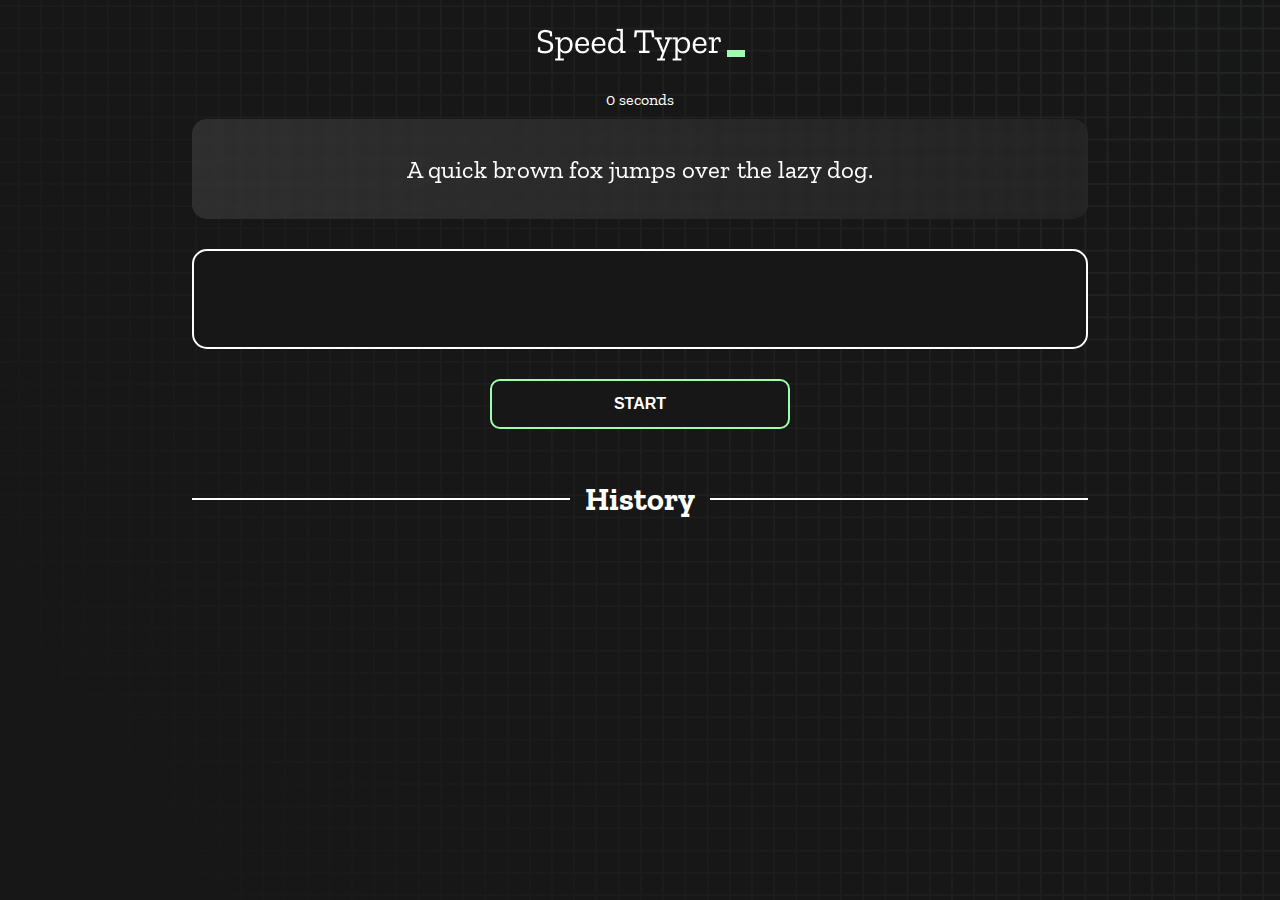
==== index.html @ dac4173c "Initial commit" ====
<!DOCTYPE html>
<html lang="en">
  <head>
    <meta charset="UTF-8" />
    <meta http-equiv="X-UA-Compatible" content="IE=edge" />
    <meta name="viewport" content="width=device-width, initial-scale=1.0" />
    <title>Speed Monster</title>
    <link rel="stylesheet" href="styles.css" />
    <link rel="preconnect" href="https://fonts.googleapis.com" />
    <link rel="preconnect" href="https://fonts.gstatic.com" crossorigin />
    <link
      href="https://fonts.googleapis.com/css2?family=Zilla+Slab:wght@300;400;500&display=swap"
      rel="stylesheet"
    />
  </head>
  <body>
    <h1 class="title"><img src="./logo.png" /></h1>
    <div id="show-time">0 seconds</div>

    <div class="box-container">
      <div id="question"></div>

      <div id="display" class="inactive"></div>

      <div class="buttons">
        <button id="starts">START</button>
      </div>

      <div class="divider-container">
        <div class="line"></div>
        <h1 class="title2">History</h1>
        <div class="line"></div>
      </div>
      <div id="histories"></div>
    </div>

    <div id="countdown"></div>
    <div id="modal-background" class="hidden"></div>
    <div id="result" class="hidden"></div>

    <script src="./history.js"></script>
    <script src="./script.js"></script>
  </body>
</html>
---- styles.css ----
* {
  padding: 0;
  margin: 0;
  box-sizing: border-box;
}

body {
  background-image: url("./bg.png");
  background-size: cover;
  background-position: left top;
  font-family: "Zilla Slab", serif;
}

.box-container {
  width: 70%;
  margin: 0 auto;
}

#question {
  height: 100px;
  display: flex;
  align-items: center;
  justify-content: center;
  color: white;
  font-size: 25px;
  border-radius: 15px;
  background: rgb(255, 255, 255);
  background: linear-gradient(
    92.49deg,
    rgba(255, 255, 255, 0.1) 0.18%,
    rgba(255, 255, 255, 0.05) 99.85%
  );
  backdrop-filter: blur(5px);
  margin-bottom: 30px;
}

#display {
  height: 100px;
  display: flex;
  flex-wrap: wrap;
  align-items: center;
  padding-left: 5rem;
  color: white;
  font-size: 32px;
  background-color: #171717;
  border: 2px solid #9dffad;
  border-radius: 15px;
}

#countdown {
  position: fixed;
  height: 100vh;
  width: 100vw;
  background-color: rgba(0, 0, 0, 0.8);
  top: 0;
  left: 0;
  display: flex;
  align-items: center;
  justify-content: center;
  font-size: 3rem;
  color: white;
  display: none;
}
#result {
  position: fixed;
  top: 10%; 
  left: 10%;
  transform: translate(-50%, -50%);
  height: 250px;
  width: 400px;
  background-color: #171717;
  border-radius: 15px;
  border: 2px solid #9dffad;
  color: white;
  text-align: center;
  padding: 2rem;
}
#show-time{
  text-align: center;
  color: white;
  margin: 10px 0;
}

.green {
  color: #9dffad;
}
.red {
  color: #eb6565;
}
.bold {
  font-weight: 700;
}
.inactive {
  border: 2px solid white !important;
}
.hidden {
  display: none;
}
.title {
  text-align: center;
  color: white;
  margin: 20px 0;
}

.divider-container {
  height: 80px;
  display: flex;
  justify-content: center;
  align-items: center;
  gap: 15px;
  margin: 0 auto;
}

.line {
  height: 2px;
  background: white;
  width: 100%;
}

.title2 {
  color: white;
  display: block;
}

.buttons {
  display: flex;
  justify-content: center;
  margin: 30px 0;
}
button {
  padding: 10px 20px;
  border: none;
  font-size: 16px;
  font-weight: bold;
  width: 300px;
  height: 50px;
  color: white;
  background-color: #171717;
  border-radius: 10px;
  border: 2px solid #9dffad;
  cursor: pointer;
}

#histories {
  display: flex;
  flex-wrap: wrap;
  justify-content: space-around;
}

.card {
  width: 100%;
  height: 100%;
  padding: 50px;
  display: flex;
  justify-content: space-between;
  align-items: center;
  padding: 20px 30px;
  color: white;
  border-radius: 15px;
  background: rgb(255, 255, 255);
  background: linear-gradient(
    92.49deg,
    rgba(255, 255, 255, 0.1) 0.18%,
    rgba(255, 255, 255, 0.05) 99.85%
  );
  backdrop-filter: blur(5px);
  margin-bottom: 30px;
}

#modal-background {
  background: rgb(255, 255, 255);
  background: linear-gradient(
    92.49deg,
    rgba(255, 255, 255, 0.1) 0.18%,
    rgba(255, 255, 255, 0.05) 99.85%
  );
  backdrop-filter: blur(5px);
  height: 100vh;
  width: 100%;
  position: fixed;
  top: 0;
}

@media only screen and (max-width: 700px) {
  .box-container {
    padding: 0 20px;
    width: 100%;
  }
  .card {
    flex-direction: column;
  }
}
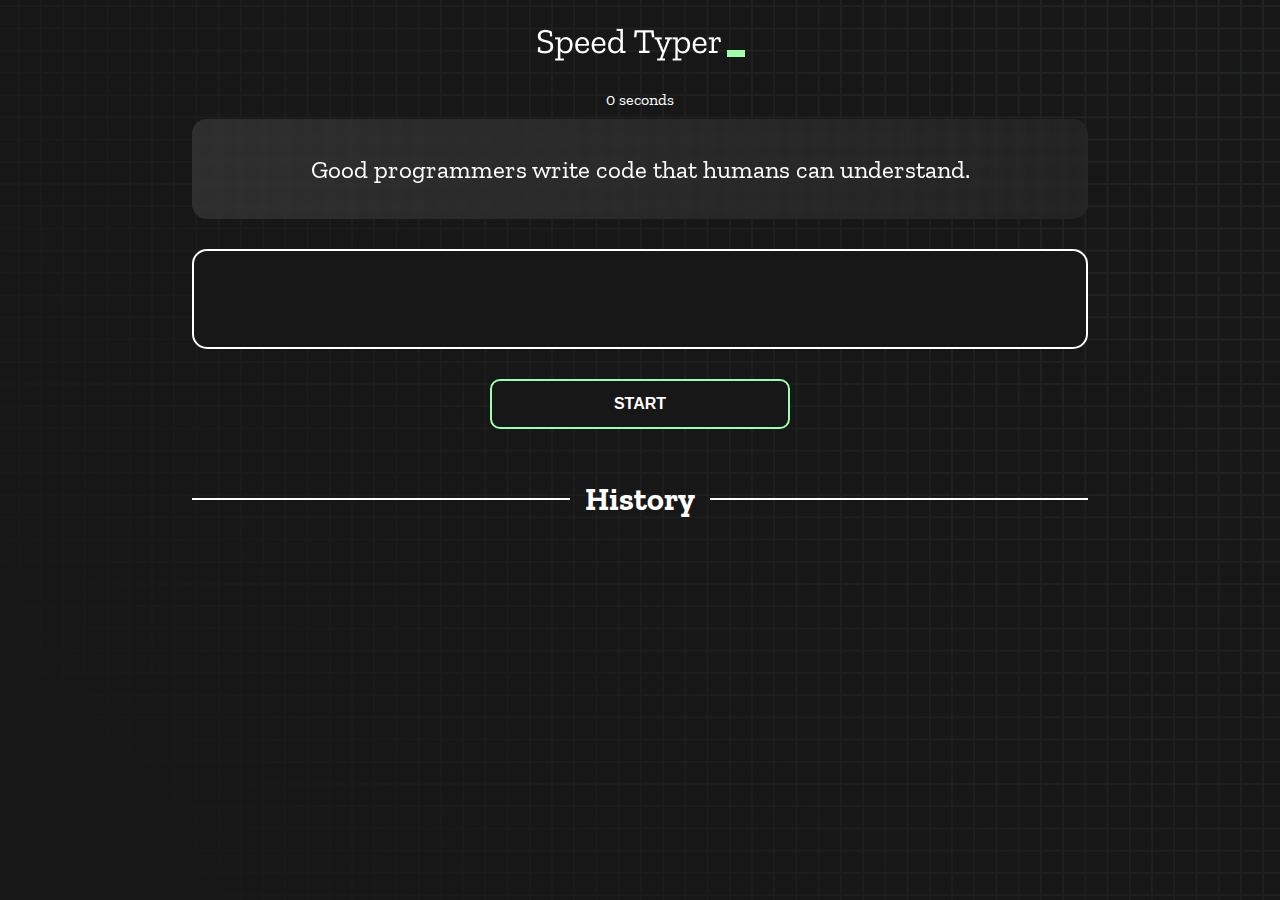
==== commit 7e97199d: "countdown stops" ====
--- a/index.html
+++ b/index.html
@@ -4,7 +4,7 @@
     <meta charset="UTF-8" />
     <meta http-equiv="X-UA-Compatible" content="IE=edge" />
     <meta name="viewport" content="width=device-width, initial-scale=1.0" />
-    <title>Speed Monster</title>
+    <title>TYpe Monster</title>
     <link rel="stylesheet" href="styles.css" />
     <link rel="preconnect" href="https://fonts.googleapis.com" />
     <link rel="preconnect" href="https://fonts.gstatic.com" crossorigin />
@@ -34,7 +34,7 @@
       <div id="histories"></div>
     </div>
 
-    <div id="countdown"></div>
+    <div id="countdown" class="d-none"></div>
     <div id="modal-background" class="hidden"></div>
     <div id="result" class="hidden"></div>
 
--- a/styles.css
+++ b/styles.css
@@ -92,6 +92,7 @@
 }
 .inactive {
   border: 2px solid white !important;
+  display: none;
 }
 .hidden {
   display: none;
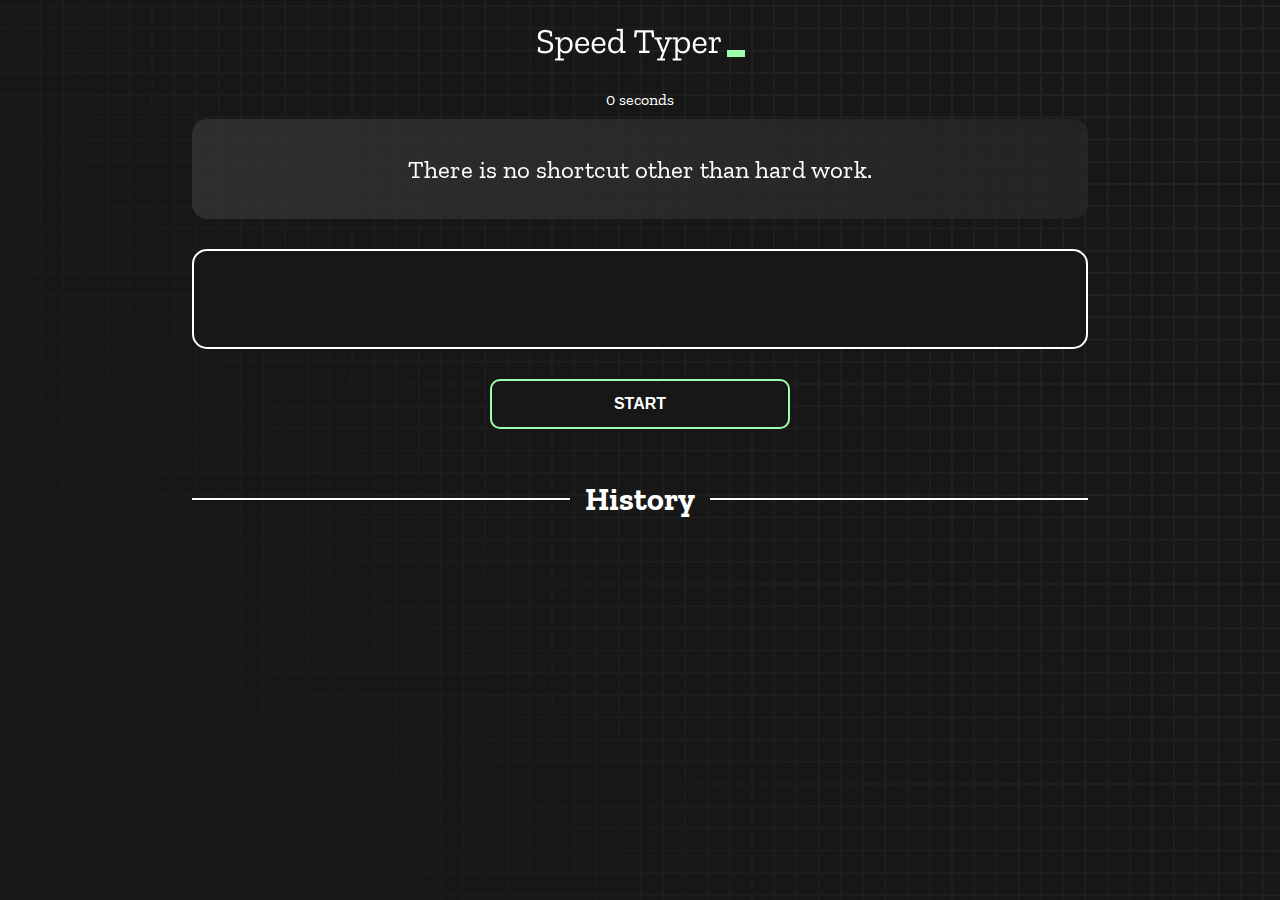
==== commit 214062a3: "modal-center" ====
--- a/index.html
+++ b/index.html
@@ -4,7 +4,7 @@
     <meta charset="UTF-8" />
     <meta http-equiv="X-UA-Compatible" content="IE=edge" />
     <meta name="viewport" content="width=device-width, initial-scale=1.0" />
-    <title>TYpe Monster</title>
+    <title>Speed Monster</title>
     <link rel="stylesheet" href="styles.css" />
     <link rel="preconnect" href="https://fonts.googleapis.com" />
     <link rel="preconnect" href="https://fonts.gstatic.com" crossorigin />
--- a/styles.css
+++ b/styles.css
@@ -63,8 +63,8 @@
 }
 #result {
   position: fixed;
-  top: 10%; 
-  left: 10%;
+  top: 50%; 
+  left: 50%;
   transform: translate(-50%, -50%);
   height: 250px;
   width: 400px;
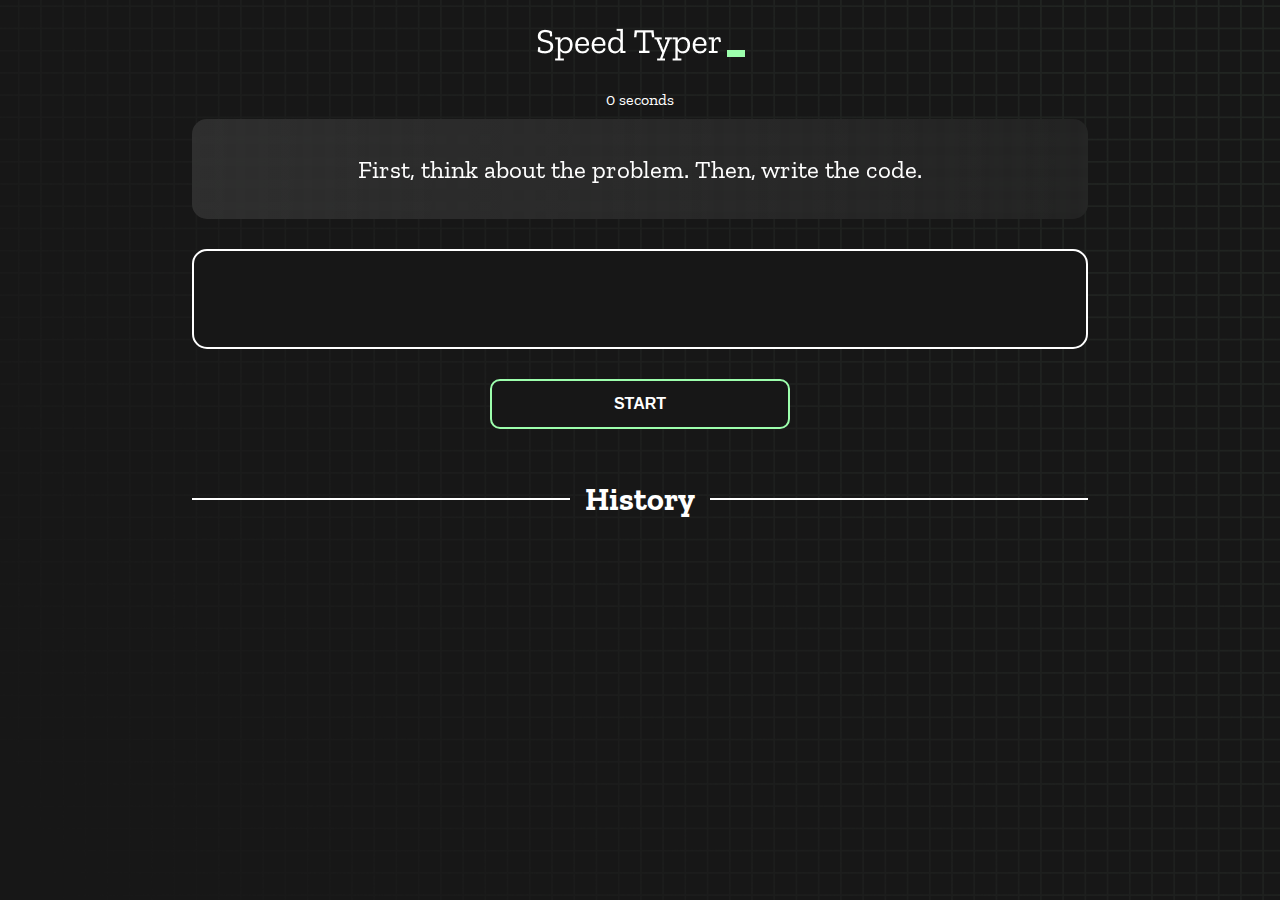
==== commit 82e23dd7: "mistakes counter solved" ====
--- a/index.html
+++ b/index.html
@@ -42,3 +42,9 @@
     <script src="./script.js"></script>
   </body>
 </html>
+
+
+
+
+
+                           